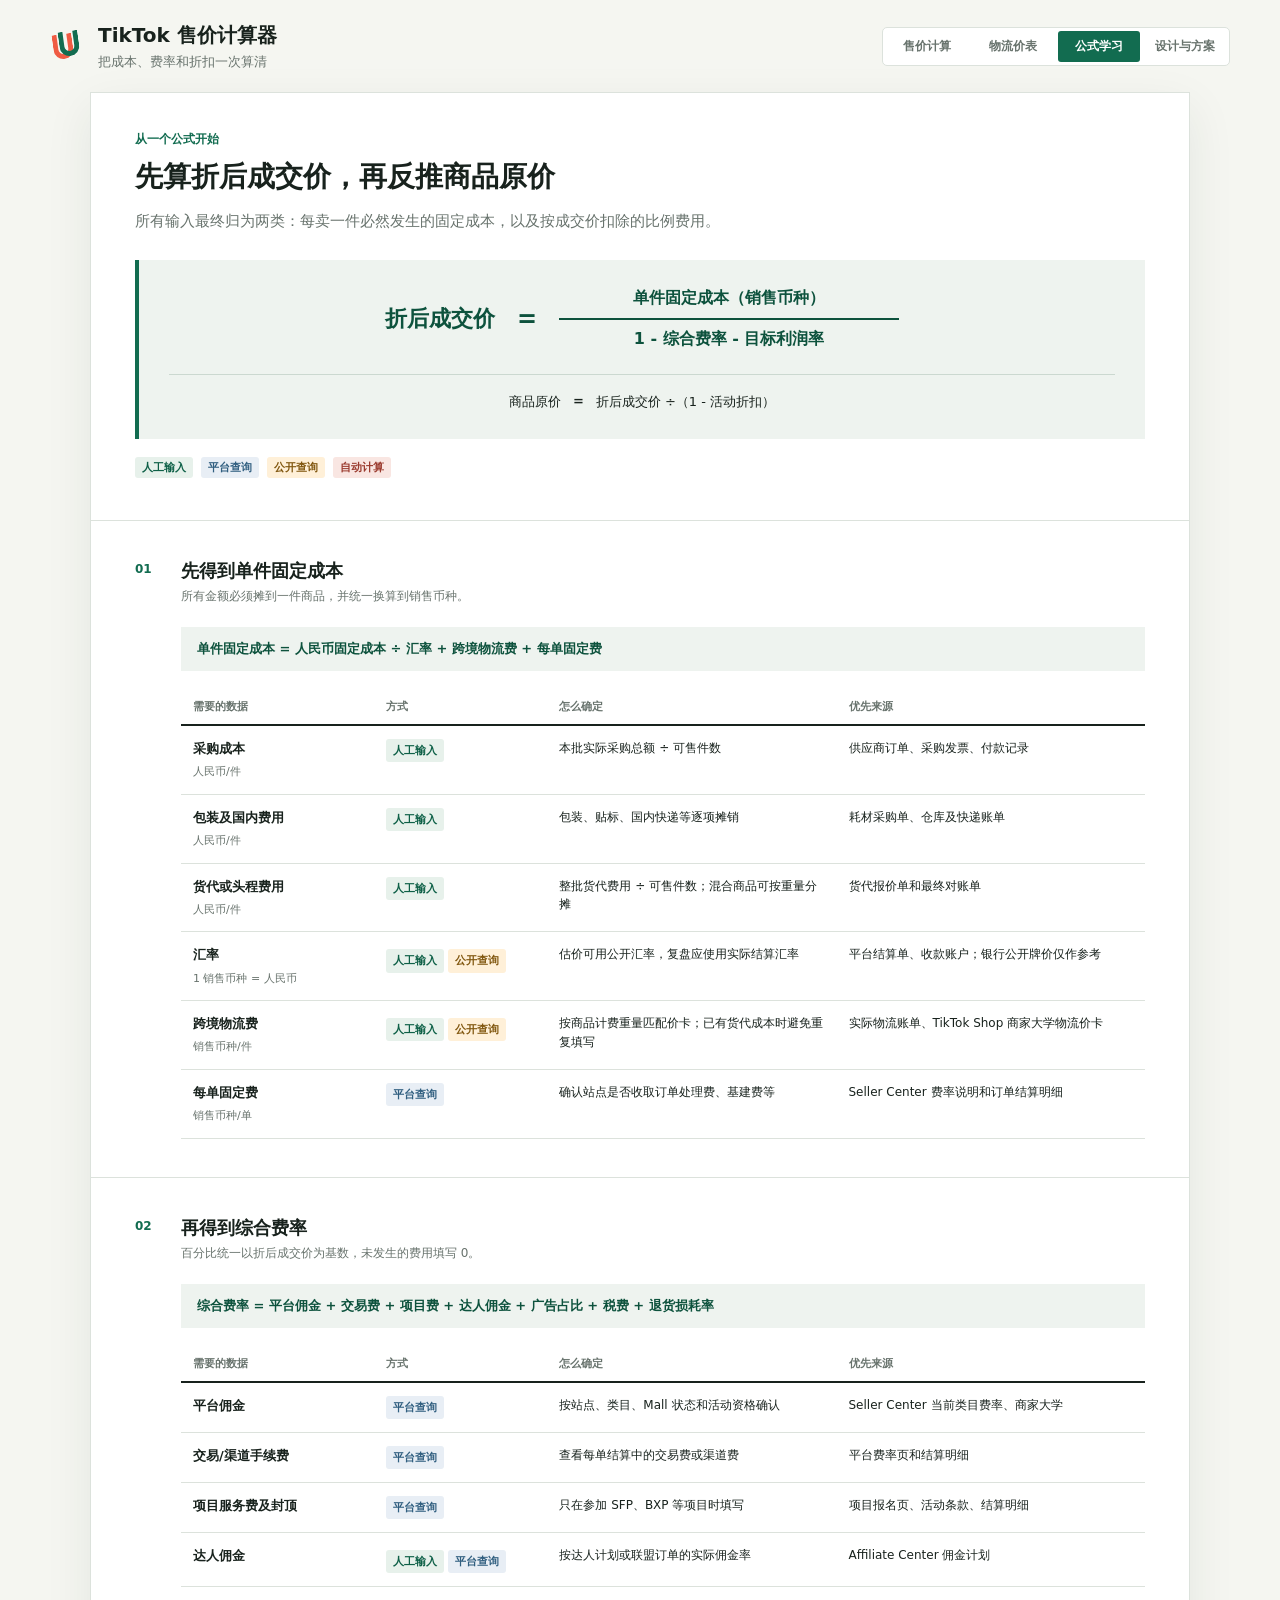
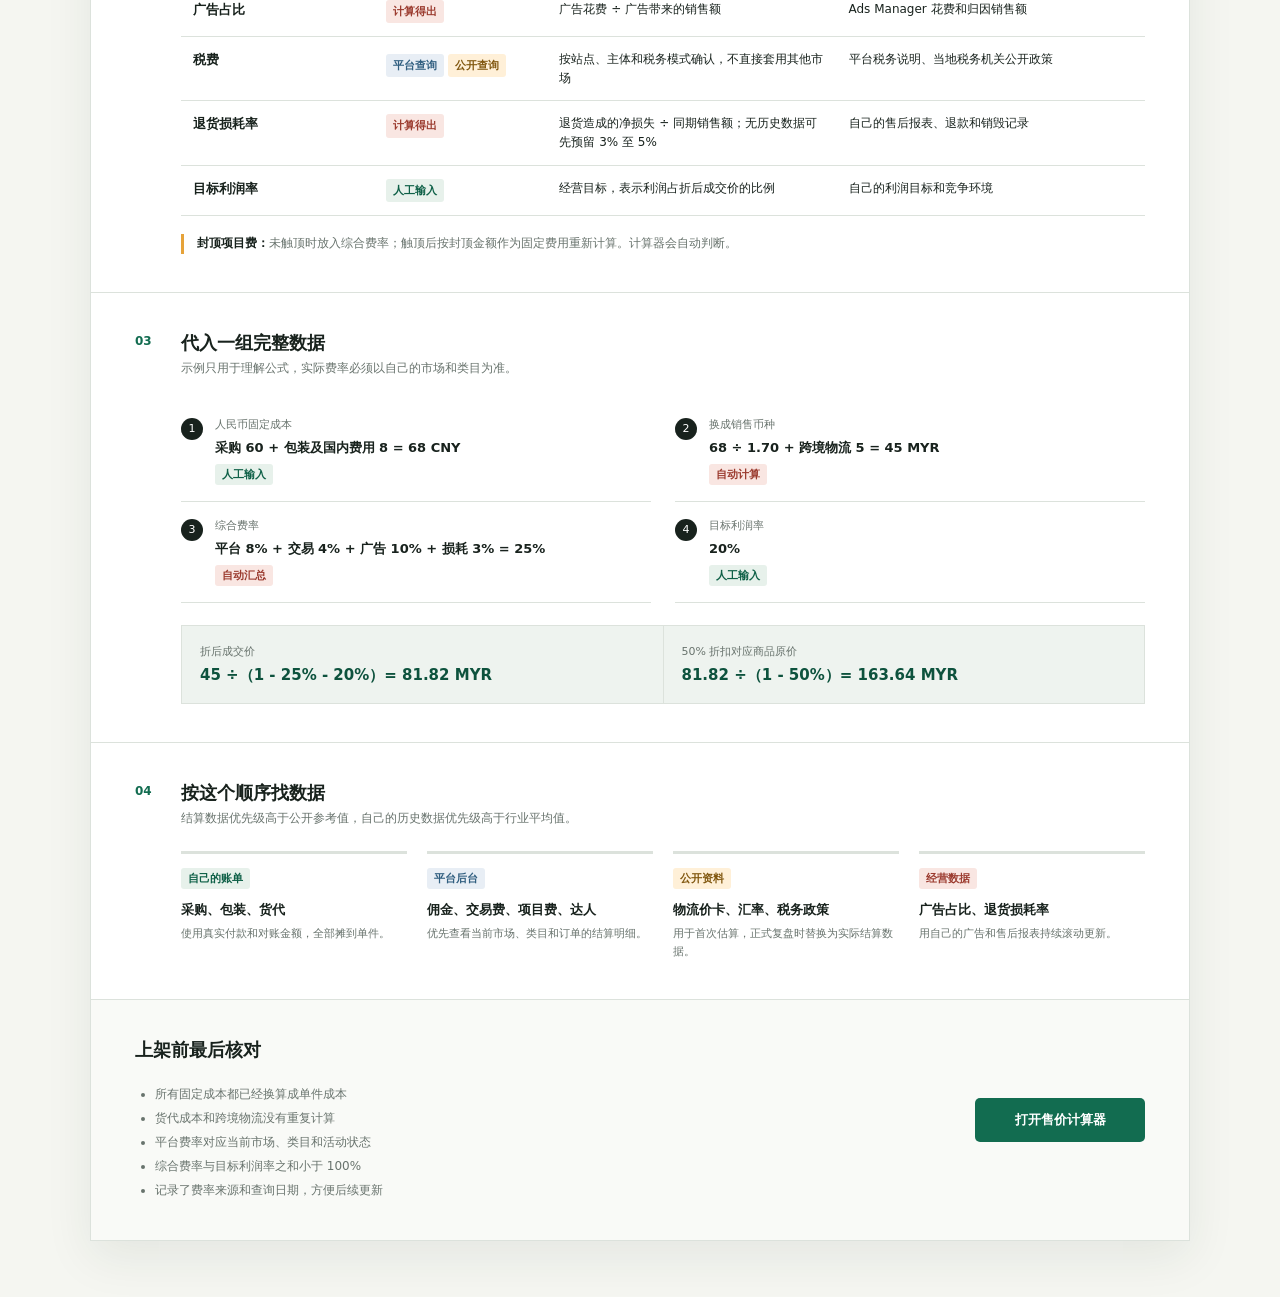
==== guide.html @ 567490bc "Initial commit" ====
<!doctype html>
<html lang="zh-CN">
<head>
  <meta charset="utf-8">
  <meta name="viewport" content="width=device-width, initial-scale=1">
  <meta name="color-scheme" content="light">
  <meta name="theme-color" content="#f5f6f1">
  <title>TikTok 售价公式学习</title>
  <link rel="stylesheet" href="styles.css">
  <link rel="stylesheet" href="guide.css">
</head>
<body class="guide-page">
  <header class="app-header">
    <div class="brand-mark" aria-hidden="true"><span></span><span></span></div>
    <div>
      <h1>TikTok 售价计算器</h1>
      <p>把成本、费率和折扣一次算清</p>
    </div>
    <nav class="top-nav" aria-label="主要页面">
      <a class="top-nav-link" href="index.html">售价计算</a>
      <a class="top-nav-link" href="shipping.html">物流价表</a>
      <a class="top-nav-link is-active" href="guide.html" aria-current="page">公式学习</a>
      <a class="top-nav-link" href="solutions.html">设计与方案</a>
    </nav>
  </header>

  <main class="guide-shell">
    <section class="guide-intro" aria-labelledby="guideTitle">
      <p class="guide-kicker">从一个公式开始</p>
      <h2 id="guideTitle">先算折后成交价，再反推商品原价</h2>
      <p class="guide-lead">所有输入最终归为两类：每卖一件必然发生的固定成本，以及按成交价扣除的比例费用。</p>

      <div class="formula-board" role="img" aria-label="折后成交价等于单件固定成本除以一减综合费率减目标利润率">
        <div class="formula-equation">
          <strong>折后成交价</strong>
          <span class="formula-operator">=</span>
          <span class="formula-fraction">
            <span>单件固定成本（销售币种）</span>
            <i aria-hidden="true"></i>
            <span>1 - 综合费率 - 目标利润率</span>
          </span>
        </div>
        <div class="formula-secondary">
          <span>商品原价</span><strong>=</strong><span>折后成交价 ÷（1 - 活动折扣）</span>
        </div>
      </div>

      <div class="data-legend" aria-label="数据类型图例">
        <span class="source-tag manual">人工输入</span>
        <span class="source-tag platform">平台查询</span>
        <span class="source-tag public">公开查询</span>
        <span class="source-tag calculated">自动计算</span>
      </div>
    </section>

    <section class="guide-section" aria-labelledby="fixedTitle">
      <div class="guide-section-heading">
        <span>01</span>
        <div><h2 id="fixedTitle">先得到单件固定成本</h2><p>所有金额必须摊到一件商品，并统一换算到销售币种。</p></div>
      </div>
      <div class="sub-formula">单件固定成本 = 人民币固定成本 ÷ 汇率 + 跨境物流费 + 每单固定费</div>
      <div class="guide-table-wrap">
        <table class="guide-table">
          <thead><tr><th>需要的数据</th><th>方式</th><th>怎么确定</th><th>优先来源</th></tr></thead>
          <tbody>
            <tr><td data-label="需要的数据"><strong>采购成本</strong><small>人民币/件</small></td><td data-label="方式"><span class="source-tag manual">人工输入</span></td><td data-label="怎么确定">本批实际采购总额 ÷ 可售件数</td><td data-label="优先来源">供应商订单、采购发票、付款记录</td></tr>
            <tr><td data-label="需要的数据"><strong>包装及国内费用</strong><small>人民币/件</small></td><td data-label="方式"><span class="source-tag manual">人工输入</span></td><td data-label="怎么确定">包装、贴标、国内快递等逐项摊销</td><td data-label="优先来源">耗材采购单、仓库及快递账单</td></tr>
            <tr><td data-label="需要的数据"><strong>货代或头程费用</strong><small>人民币/件</small></td><td data-label="方式"><span class="source-tag manual">人工输入</span></td><td data-label="怎么确定">整批货代费用 ÷ 可售件数；混合商品可按重量分摊</td><td data-label="优先来源">货代报价单和最终对账单</td></tr>
            <tr><td data-label="需要的数据"><strong>汇率</strong><small>1 销售币种 = 人民币</small></td><td data-label="方式"><span class="source-tag manual">人工输入</span> <span class="source-tag public">公开查询</span></td><td data-label="怎么确定">估价可用公开汇率，复盘应使用实际结算汇率</td><td data-label="优先来源">平台结算单、收款账户；银行公开牌价仅作参考</td></tr>
            <tr><td data-label="需要的数据"><strong>跨境物流费</strong><small>销售币种/件</small></td><td data-label="方式"><span class="source-tag manual">人工输入</span> <span class="source-tag public">公开查询</span></td><td data-label="怎么确定">按商品计费重量匹配价卡；已有货代成本时避免重复填写</td><td data-label="优先来源">实际物流账单、TikTok Shop 商家大学物流价卡</td></tr>
            <tr><td data-label="需要的数据"><strong>每单固定费</strong><small>销售币种/单</small></td><td data-label="方式"><span class="source-tag platform">平台查询</span></td><td data-label="怎么确定">确认站点是否收取订单处理费、基建费等</td><td data-label="优先来源">Seller Center 费率说明和订单结算明细</td></tr>
          </tbody>
        </table>
      </div>
    </section>

    <section class="guide-section" aria-labelledby="rateTitle">
      <div class="guide-section-heading">
        <span>02</span>
        <div><h2 id="rateTitle">再得到综合费率</h2><p>百分比统一以折后成交价为基数，未发生的费用填写 0。</p></div>
      </div>
      <div class="sub-formula">综合费率 = 平台佣金 + 交易费 + 项目费 + 达人佣金 + 广告占比 + 税费 + 退货损耗率</div>
      <div class="guide-table-wrap">
        <table class="guide-table">
          <thead><tr><th>需要的数据</th><th>方式</th><th>怎么确定</th><th>优先来源</th></tr></thead>
          <tbody>
            <tr><td data-label="需要的数据"><strong>平台佣金</strong></td><td data-label="方式"><span class="source-tag platform">平台查询</span></td><td data-label="怎么确定">按站点、类目、Mall 状态和活动资格确认</td><td data-label="优先来源">Seller Center 当前类目费率、商家大学</td></tr>
            <tr><td data-label="需要的数据"><strong>交易/渠道手续费</strong></td><td data-label="方式"><span class="source-tag platform">平台查询</span></td><td data-label="怎么确定">查看每单结算中的交易费或渠道费</td><td data-label="优先来源">平台费率页和结算明细</td></tr>
            <tr><td data-label="需要的数据"><strong>项目服务费及封顶</strong></td><td data-label="方式"><span class="source-tag platform">平台查询</span></td><td data-label="怎么确定">只在参加 SFP、BXP 等项目时填写</td><td data-label="优先来源">项目报名页、活动条款、结算明细</td></tr>
            <tr><td data-label="需要的数据"><strong>达人佣金</strong></td><td data-label="方式"><span class="source-tag manual">人工输入</span> <span class="source-tag platform">平台查询</span></td><td data-label="怎么确定">按达人计划或联盟订单的实际佣金率</td><td data-label="优先来源">Affiliate Center 佣金计划</td></tr>
            <tr><td data-label="需要的数据"><strong>广告占比</strong></td><td data-label="方式"><span class="source-tag calculated">计算得出</span></td><td data-label="怎么确定">广告花费 ÷ 广告带来的销售额</td><td data-label="优先来源">Ads Manager 花费和归因销售额</td></tr>
            <tr><td data-label="需要的数据"><strong>税费</strong></td><td data-label="方式"><span class="source-tag platform">平台查询</span> <span class="source-tag public">公开查询</span></td><td data-label="怎么确定">按站点、主体和税务模式确认，不直接套用其他市场</td><td data-label="优先来源">平台税务说明、当地税务机关公开政策</td></tr>
            <tr><td data-label="需要的数据"><strong>退货损耗率</strong></td><td data-label="方式"><span class="source-tag calculated">计算得出</span></td><td data-label="怎么确定">退货造成的净损失 ÷ 同期销售额；无历史数据可先预留 3% 至 5%</td><td data-label="优先来源">自己的售后报表、退款和销毁记录</td></tr>
            <tr><td data-label="需要的数据"><strong>目标利润率</strong></td><td data-label="方式"><span class="source-tag manual">人工输入</span></td><td data-label="怎么确定">经营目标，表示利润占折后成交价的比例</td><td data-label="优先来源">自己的利润目标和竞争环境</td></tr>
          </tbody>
        </table>
      </div>
      <p class="cap-note"><strong>封顶项目费：</strong>未触顶时放入综合费率；触顶后按封顶金额作为固定费用重新计算。计算器会自动判断。</p>
    </section>

    <section class="guide-section example-section" aria-labelledby="exampleTitle">
      <div class="guide-section-heading">
        <span>03</span>
        <div><h2 id="exampleTitle">代入一组完整数据</h2><p>示例只用于理解公式，实际费率必须以自己的市场和类目为准。</p></div>
      </div>
      <ol class="example-steps">
        <li><span>人民币固定成本</span><strong>采购 60 + 包装及国内费用 8 = 68 CNY</strong><em class="source-tag manual">人工输入</em></li>
        <li><span>换成销售币种</span><strong>68 ÷ 1.70 + 跨境物流 5 = 45 MYR</strong><em class="source-tag calculated">自动计算</em></li>
        <li><span>综合费率</span><strong>平台 8% + 交易 4% + 广告 10% + 损耗 3% = 25%</strong><em class="source-tag calculated">自动汇总</em></li>
        <li><span>目标利润率</span><strong>20%</strong><em class="source-tag manual">人工输入</em></li>
      </ol>
      <div class="example-result">
        <div><span>折后成交价</span><strong>45 ÷（1 - 25% - 20%）= 81.82 MYR</strong></div>
        <div><span>50% 折扣对应商品原价</span><strong>81.82 ÷（1 - 50%）= 163.64 MYR</strong></div>
      </div>
    </section>

    <section class="guide-section source-section" aria-labelledby="sourceTitle">
      <div class="guide-section-heading">
        <span>04</span>
        <div><h2 id="sourceTitle">按这个顺序找数据</h2><p>结算数据优先级高于公开参考值，自己的历史数据优先级高于行业平均值。</p></div>
      </div>
      <div class="source-lanes">
        <div><span class="source-tag manual">自己的账单</span><strong>采购、包装、货代</strong><p>使用真实付款和对账金额，全部摊到单件。</p></div>
        <div><span class="source-tag platform">平台后台</span><strong>佣金、交易费、项目费、达人</strong><p>优先查看当前市场、类目和订单的结算明细。</p></div>
        <div><span class="source-tag public">公开资料</span><strong>物流价卡、汇率、税务政策</strong><p>用于首次估算，正式复盘时替换为实际结算数据。</p></div>
        <div><span class="source-tag calculated">经营数据</span><strong>广告占比、退货损耗率</strong><p>用自己的广告和售后报表持续滚动更新。</p></div>
      </div>
    </section>

    <section class="guide-checklist" aria-labelledby="checkTitle">
      <h2 id="checkTitle">上架前最后核对</h2>
      <ul>
        <li>所有固定成本都已经换算成单件成本</li>
        <li>货代成本和跨境物流没有重复计算</li>
        <li>平台费率对应当前市场、类目和活动状态</li>
        <li>综合费率与目标利润率之和小于 100%</li>
        <li>记录了费率来源和查询日期，方便后续更新</li>
      </ul>
      <a class="guide-cta" href="index.html">打开售价计算器</a>
    </section>
  </main>
</body>
</html>
---- styles.css ----
:root {
  --bg: #f5f6f1;
  --surface: #ffffff;
  --surface-alt: #eef3ef;
  --ink: #18221d;
  --muted: #68736d;
  --line: #dce2dc;
  --primary: #126c50;
  --primary-dark: #0d523d;
  --accent: #ef5b43;
  --shipping: #4d7f9f;
  --fee: #e6a33a;
  --danger: #b43f32;
  --shadow: 0 16px 45px rgba(31, 50, 40, 0.08);
}

* { box-sizing: border-box; }

body {
  margin: 0;
  background: var(--bg);
  color: var(--ink);
  font-family: Inter, "PingFang SC", "Microsoft YaHei", system-ui, sans-serif;
  font-size: 15px;
}

button, input, select { font: inherit; }
button { cursor: pointer; }
button:focus-visible, input:focus-visible, select:focus-visible { outline: 3px solid rgba(18, 108, 80, 0.2); outline-offset: 2px; }

.app-header {
  width: min(1180px, calc(100% - 40px));
  margin: 0 auto;
  min-height: 92px;
  display: flex;
  align-items: center;
  gap: 14px;
}

.app-header h1 { margin: 0; font-size: 20px; font-weight: 700; letter-spacing: 0; }
.app-header p { margin: 4px 0 0; color: var(--muted); font-size: 13px; }
.brand-mark { position: relative; width: 34px; height: 34px; flex: 0 0 34px; }
.brand-mark span { position: absolute; width: 20px; height: 25px; border: 5px solid var(--ink); border-top: 0; border-radius: 0 0 10px 10px; transform: rotate(-8deg); }
.brand-mark span:first-child { left: 3px; top: 5px; border-color: var(--accent); }
.brand-mark span:last-child { left: 9px; top: 2px; border-color: var(--primary); }
.top-nav { margin-left: auto; display: flex; align-items: center; gap: 4px; padding: 3px; border: 1px solid var(--line); border-radius: 5px; background: var(--surface); }
.top-nav-link { min-width: 82px; padding: 7px 10px; border-radius: 3px; color: var(--muted); font-size: 12px; font-weight: 600; text-align: center; text-decoration: none; }
.top-nav-link:hover { color: var(--ink); background: var(--surface-alt); }
.top-nav-link.is-active { background: var(--primary); color: #fff; }
.save-state { margin-left: 14px; color: var(--muted); font-size: 12px; }

.app-shell {
  width: min(1180px, calc(100% - 40px));
  margin: 0 auto 44px;
  display: grid;
  grid-template-columns: minmax(0, 1.5fr) minmax(330px, 0.8fr);
  align-items: start;
  background: var(--surface);
  border: 1px solid var(--line);
  box-shadow: var(--shadow);
}

.workspace { padding: 34px 38px 42px; min-width: 0; }
.result-panel { align-self: stretch; min-width: 0; border-left: 1px solid var(--line); background: #f9faf7; }
.result-sticky { position: sticky; top: 0; padding: 34px 32px; }

.section-heading, .section-heading > div, .subsection-header, .breakdown-title { display: flex; align-items: center; justify-content: space-between; gap: 12px; }
.section-heading h2 { margin: 0; font-size: 18px; letter-spacing: 0; }
.step { margin-right: 10px; color: var(--primary); font-size: 12px; font-weight: 700; letter-spacing: 0; }
.text-button { border: 0; background: transparent; color: var(--muted); padding: 6px; }
.text-button:hover { color: var(--ink); }

.settings-grid, .rate-grid, .pricing-band, .logistics-grid { display: grid; gap: 18px; }
.settings-grid { grid-template-columns: 0.85fr 0.95fr 1.25fr; margin-top: 28px; padding-bottom: 28px; border-bottom: 1px solid var(--line); }
.rate-grid { grid-template-columns: repeat(3, 1fr); }
.logistics-grid { grid-template-columns: 0.7fr 1.15fr 1fr; }
.pricing-band { grid-template-columns: 1fr 1fr; gap: 22px; margin-top: 30px; padding: 22px; background: var(--surface-alt); }

.field { min-width: 0; display: grid; gap: 8px; color: var(--ink); font-size: 13px; font-weight: 600; }
.field small { color: var(--muted); font-size: 11px; font-weight: 400; }
.field input, .field select, .cost-row input {
  width: 100%;
  height: 43px;
  border: 1px solid var(--line);
  border-radius: 5px;
  background: var(--surface);
  color: var(--ink);
  padding: 0 12px;
}
.field input:hover, .field select:hover, .cost-row input:hover { border-color: #aeb9b2; }
.field input:focus, .field select:focus, .cost-row input:focus { border-color: var(--primary); }
.input-with-unit { position: relative; }
.input-with-unit input { padding-right: 46px; }
.input-with-unit.wide-unit input { padding-right: 58px; }
.input-with-unit > span { position: absolute; right: 12px; top: 50%; transform: translateY(-50%); color: var(--muted); font-size: 12px; font-weight: 500; pointer-events: none; }
.exchange-editor { display: grid; grid-template-columns: auto minmax(0, 1fr); align-items: center; gap: 10px; }
.exchange-editor > span { white-space: nowrap; color: var(--muted); font-size: 12px; font-weight: 500; }
.exchange-reverse { display: block; color: var(--primary); font-size: 12px; font-weight: 600; }

.subsection-header { margin: 28px 0 14px; }
.subsection-header h3, .breakdown h3 { margin: 0; font-size: 14px; letter-spacing: 0; }
.subsection-header p { margin: 4px 0 0; color: var(--muted); font-size: 12px; }
.secondary-button { height: 36px; border: 1px solid var(--line); border-radius: 5px; background: var(--surface); color: var(--ink); padding: 0 12px; white-space: nowrap; }
.button-link { display: inline-flex; align-items: center; justify-content: center; text-decoration: none; }
.secondary-button:hover { border-color: var(--primary); color: var(--primary); }
.fee-header { margin-top: 32px; }
.logistics-header { margin-top: 32px; }
.field input[readonly] { background: var(--surface-alt); color: var(--primary-dark); font-weight: 700; }

.volume-calculator { margin-top: 18px; padding: 18px; border-bottom: 1px solid var(--line); background: var(--surface-alt); }
.volume-calculator [hidden] { display: none !important; }
.volume-toolbar { display: flex; align-items: center; justify-content: space-between; gap: 14px; margin-bottom: 16px; }
.volume-toolbar > div:first-child { display: grid; gap: 4px; }
.volume-toolbar strong { font-size: 13px; }
.volume-toolbar span { color: var(--muted); font-size: 11px; }
.segmented-control { display: flex; flex: 0 0 auto; padding: 3px; border: 1px solid var(--line); border-radius: 5px; background: var(--surface); }
.segmented-control button { min-width: 72px; height: 30px; border: 0; border-radius: 3px; background: transparent; color: var(--muted); font-size: 12px; font-weight: 600; }
.segmented-control button[aria-pressed="true"] { background: var(--primary); color: #fff; }
.dimension-grid { display: grid; grid-template-columns: repeat(3, 1fr); gap: 12px; }
.direct-volume-field { max-width: 260px; }
.billing-metrics { display: grid; grid-template-columns: repeat(3, 1fr); gap: 1px; margin-top: 14px; border: 1px solid var(--line); background: var(--line); }
.billing-metrics > div { min-width: 0; display: grid; gap: 4px; padding: 11px 12px; background: var(--surface); }
.billing-metrics span, .billing-metrics small { color: var(--muted); font-size: 10px; }
.billing-metrics strong { color: var(--primary-dark); font-size: 14px; overflow-wrap: anywhere; }

.cost-table { border-top: 1px solid var(--line); }
.cost-table-head, .cost-row { display: grid; grid-template-columns: minmax(100px, 1fr) minmax(120px, 0.72fr) 32px; gap: 12px; align-items: center; }
.cost-table-head { padding: 10px 0 8px; color: var(--muted); font-size: 11px; }
.cost-row { margin-bottom: 9px; }
.cost-row input { height: 39px; }
.icon-button { width: 32px; height: 32px; border: 0; border-radius: 4px; background: transparent; color: var(--muted); font-size: 22px; line-height: 1; }
.icon-button:hover { background: #f8e8e5; color: var(--danger); }
.cost-total { display: flex; align-items: center; justify-content: space-between; margin-top: 12px; padding-top: 15px; border-top: 1px dashed var(--line); font-size: 13px; }
.cost-total strong { font-size: 16px; }

.emphasis-field input { border-color: #b9c9c0; font-size: 18px; font-weight: 700; }
.validation { min-height: 19px; margin: 10px 0 -12px; color: var(--danger); font-size: 12px; }

.result-heading { margin-bottom: 23px; }
.price-hero { padding: 24px 0 22px; border-top: 1px solid var(--line); border-bottom: 1px solid var(--line); }
.price-hero p { margin: 0 0 6px; color: var(--muted); font-size: 12px; }
.list-price { color: var(--muted); font-size: 24px; text-decoration: line-through; }
.discount-line { display: flex; align-items: center; gap: 10px; margin-top: 8px; }
.discount-line span { flex: 0 0 auto; border-radius: 3px; background: var(--accent); color: #fff; padding: 4px 7px; font-size: 12px; font-weight: 700; }
.discount-line strong { min-width: 0; color: var(--primary-dark); font-size: clamp(34px, 4vw, 48px); line-height: 1.12; overflow-wrap: anywhere; letter-spacing: 0; }
.caption { display: block; margin: 7px 0 0 46px; color: var(--muted); font-size: 11px; }
.cny-equivalents { display: grid; grid-template-columns: 1fr 1fr; gap: 16px; margin-top: 20px; padding-top: 17px; border-top: 1px dashed var(--line); }
.cny-equivalents > div { min-width: 0; display: grid; gap: 5px; }
.cny-equivalents span { color: var(--muted); font-size: 11px; }
.cny-equivalents strong { color: var(--ink); font-size: 16px; overflow-wrap: anywhere; }

.profit-summary { display: grid; grid-template-columns: 1fr 1fr; gap: 1px; margin: 22px 0; background: var(--line); border: 1px solid var(--line); }
.profit-summary > div { min-width: 0; display: grid; gap: 6px; background: var(--surface); padding: 15px; }
.profit-summary span { color: var(--muted); font-size: 11px; }
.profit-summary strong { font-size: 18px; overflow-wrap: anywhere; }
.profit-summary strong + span { color: var(--primary); font-weight: 600; }

.breakdown { margin-top: 26px; }
.breakdown-title span { color: var(--muted); font-size: 11px; }
.stacked-bar { display: flex; width: 100%; height: 12px; margin: 15px 0 11px; overflow: hidden; border-radius: 2px; background: var(--line); }
.stacked-bar span { min-width: 0; transition: width 180ms ease; }
.stacked-bar.is-invalid span { width: 0 !important; }
.bar-cost { background: var(--primary); }
.bar-shipping { background: var(--shipping); }
.bar-fee { background: var(--fee); }
.bar-profit { background: var(--accent); }
.breakdown dl { margin: 0; }
.breakdown dl > div { display: flex; justify-content: space-between; gap: 15px; padding: 7px 0; color: var(--muted); font-size: 12px; }
.breakdown dt { display: flex; align-items: center; gap: 8px; }
.breakdown dd { margin: 0; color: var(--ink); font-weight: 600; }
.legend { width: 8px; height: 8px; border-radius: 50%; }
.legend.cost { background: var(--primary); }
.legend.shipping { background: var(--shipping); }
.legend.fee { background: var(--fee); }
.legend.profit { background: var(--accent); }

.formula-note { margin: 24px 0; padding: 14px 15px; border-left: 3px solid var(--primary); background: var(--surface-alt); }
.formula-note strong { font-size: 12px; }
.formula-note p { margin: 5px 0 0; color: var(--muted); font-size: 11px; line-height: 1.65; }
.primary-button { width: 100%; height: 46px; border: 0; border-radius: 5px; background: var(--primary); color: #fff; font-weight: 700; }
.primary-button:hover { background: var(--primary-dark); }
.primary-button:disabled { cursor: not-allowed; opacity: 0.45; }
.sr-only { position: absolute; width: 1px; height: 1px; overflow: hidden; clip: rect(0, 0, 0, 0); white-space: nowrap; }

@media (max-width: 860px) {
  .app-shell { grid-template-columns: 1fr; }
  .result-panel { border-left: 0; border-top: 1px solid var(--line); }
  .result-sticky { position: static; }
}

@media (max-width: 600px) {
  .app-header, .app-shell { width: calc(100% - 24px); }
  .app-header { min-height: 78px; flex-wrap: wrap; padding: 14px 0; }
  .app-header p { display: none; }
  .save-state { display: none; }
  .top-nav { order: 3; width: 100%; margin-left: 0; }
  .top-nav-link { flex: 1; min-width: 0; padding-right: 5px; padding-left: 5px; font-size: 11px; }
  .workspace, .result-sticky { padding: 24px 18px 28px; }
  .settings-grid, .pricing-band, .logistics-grid { grid-template-columns: 1fr; }
  .volume-toolbar { align-items: flex-start; flex-direction: column; }
  .dimension-grid, .billing-metrics { grid-template-columns: 1fr; }
  .segmented-control { width: 100%; }
  .segmented-control button { flex: 1; }
  .direct-volume-field { max-width: none; }
  .rate-grid { grid-template-columns: 1fr 1fr; gap: 14px 12px; }
  .pricing-band { padding: 17px; gap: 16px; }
  .subsection-header { align-items: end; }
  .subsection-header p { max-width: 220px; }
  .cny-equivalents { grid-template-columns: 1fr; gap: 11px; }
}

@media (max-width: 380px) {
  .rate-grid { grid-template-columns: 1fr; }
  .cost-table-head { display: none; }
  .cost-table { padding-top: 12px; }
  .cost-row { grid-template-columns: 1fr 1fr 28px; gap: 7px; }
}

@media (prefers-reduced-motion: reduce) {
  * { transition: none !important; }
}
---- guide.css ----
.guide-shell {
  width: min(1100px, calc(100% - 40px));
  margin: 0 auto 56px;
  background: var(--surface);
  border: 1px solid var(--line);
  box-shadow: var(--shadow);
}

.guide-intro, .guide-section, .guide-checklist { padding: 38px 44px; }
.guide-intro { padding-bottom: 42px; }
.guide-section, .guide-checklist { border-top: 1px solid var(--line); }
.guide-kicker { margin: 0 0 10px; color: var(--primary); font-size: 12px; font-weight: 700; }
.guide-intro h2 { max-width: 720px; margin: 0; font-size: 28px; letter-spacing: 0; }
.guide-lead { max-width: 760px; margin: 12px 0 26px; color: var(--muted); line-height: 1.75; }

.formula-board { padding: 28px 30px; border-left: 4px solid var(--primary); background: var(--surface-alt); }
.formula-equation { display: flex; align-items: center; justify-content: center; gap: 22px; color: var(--primary-dark); }
.formula-equation > strong { font-size: 22px; white-space: nowrap; }
.formula-operator { font-size: 24px; font-weight: 700; }
.formula-fraction { min-width: 340px; display: grid; text-align: center; font-size: 16px; font-weight: 700; }
.formula-fraction i { display: block; height: 2px; margin: 9px 0; background: currentColor; }
.formula-secondary { display: flex; justify-content: center; gap: 12px; margin-top: 24px; padding-top: 18px; border-top: 1px solid #cbd8d0; color: var(--ink); font-size: 13px; }
.data-legend { display: flex; flex-wrap: wrap; gap: 8px; margin-top: 18px; }

.source-tag { display: inline-block; width: max-content; border-radius: 3px; padding: 3px 7px; font-size: 11px; font-style: normal; font-weight: 700; white-space: nowrap; }
.source-tag.manual { background: #e7f1eb; color: #0e6047; }
.source-tag.platform { background: #e8eef5; color: #315f80; }
.source-tag.public { background: #fff0d8; color: #81570f; }
.source-tag.calculated { background: #f9e6e2; color: #9b3b2f; }

.guide-section-heading { display: grid; grid-template-columns: 34px minmax(0, 1fr); gap: 12px; align-items: start; }
.guide-section-heading > span { color: var(--primary); font-size: 12px; font-weight: 700; padding-top: 3px; }
.guide-section-heading h2, .guide-checklist h2 { margin: 0; font-size: 18px; letter-spacing: 0; }
.guide-section-heading p { margin: 5px 0 0; color: var(--muted); font-size: 12px; }
.sub-formula { margin: 22px 0 18px 46px; padding: 13px 16px; background: var(--surface-alt); color: var(--primary-dark); font-size: 13px; font-weight: 700; }

.guide-table-wrap { margin-left: 46px; }
.guide-table { width: 100%; border-collapse: collapse; table-layout: fixed; }
.guide-table th { padding: 10px 12px; border-bottom: 2px solid var(--ink); color: var(--muted); font-size: 11px; text-align: left; }
.guide-table th:nth-child(1) { width: 20%; }
.guide-table th:nth-child(2) { width: 18%; }
.guide-table th:nth-child(3) { width: 30%; }
.guide-table th:nth-child(4) { width: 32%; }
.guide-table td { padding: 13px 12px; border-bottom: 1px solid var(--line); vertical-align: top; font-size: 12px; line-height: 1.55; }
.guide-table td strong { display: block; margin-bottom: 3px; font-size: 13px; }
.guide-table td small { color: var(--muted); font-size: 11px; }
.guide-table td .source-tag + .source-tag { margin-top: 4px; }
.cap-note { margin: 18px 0 0 46px; padding-left: 13px; border-left: 3px solid var(--fee); color: var(--muted); font-size: 12px; line-height: 1.65; }
.cap-note strong { color: var(--ink); }

.example-steps { display: grid; grid-template-columns: repeat(2, 1fr); gap: 0 24px; margin: 24px 0 0 46px; padding: 0; list-style: none; counter-reset: example; }
.example-steps li { position: relative; min-width: 0; display: grid; gap: 6px; padding: 16px 0 16px 34px; border-bottom: 1px solid var(--line); counter-increment: example; }
.example-steps li::before { content: counter(example); position: absolute; top: 17px; left: 0; width: 22px; height: 22px; border-radius: 50%; background: var(--ink); color: #fff; font-size: 11px; line-height: 22px; text-align: center; }
.example-steps li > span { color: var(--muted); font-size: 11px; }
.example-steps li > strong { font-size: 13px; line-height: 1.55; }
.example-result { display: grid; grid-template-columns: 1fr 1fr; gap: 1px; margin: 22px 0 0 46px; background: var(--line); border: 1px solid var(--line); }
.example-result > div { min-width: 0; display: grid; gap: 7px; padding: 18px; background: var(--surface-alt); }
.example-result span { color: var(--muted); font-size: 11px; }
.example-result strong { color: var(--primary-dark); font-size: 15px; overflow-wrap: anywhere; }

.source-lanes { display: grid; grid-template-columns: repeat(4, 1fr); gap: 20px; margin: 24px 0 0 46px; }
.source-lanes > div { min-width: 0; padding-top: 14px; border-top: 3px solid var(--line); }
.source-lanes strong { display: block; margin-top: 12px; font-size: 13px; }
.source-lanes p { margin: 6px 0 0; color: var(--muted); font-size: 11px; line-height: 1.65; }

.guide-checklist { display: grid; grid-template-columns: minmax(0, 1fr) auto; gap: 20px 40px; align-items: center; background: #f9faf7; }
.guide-checklist ul { grid-column: 1; margin: 0; padding-left: 20px; color: var(--muted); font-size: 12px; line-height: 2; }
.guide-cta { grid-column: 2; grid-row: 1 / span 2; display: inline-flex; align-items: center; justify-content: center; min-width: 170px; height: 44px; border-radius: 5px; background: var(--primary); color: #fff; font-size: 13px; font-weight: 700; text-decoration: none; }
.guide-cta:hover { background: var(--primary-dark); }

@media (max-width: 800px) {
  .source-lanes { grid-template-columns: 1fr 1fr; }
}

@media (max-width: 700px) {
  .guide-shell { width: calc(100% - 24px); }
  .guide-intro, .guide-section, .guide-checklist { padding: 26px 18px; }
  .guide-intro h2 { font-size: 22px; }
  .formula-board { padding: 22px 16px; }
  .formula-equation { flex-direction: column; gap: 10px; }
  .formula-equation > strong { font-size: 18px; }
  .formula-operator { line-height: 1; }
  .formula-fraction { min-width: 0; width: 100%; font-size: 13px; }
  .formula-secondary { flex-wrap: wrap; gap: 7px; text-align: center; }
  .sub-formula, .guide-table-wrap, .cap-note, .example-steps, .example-result, .source-lanes { margin-left: 0; }
  .sub-formula { line-height: 1.65; }
  .guide-table thead { position: absolute; width: 1px; height: 1px; overflow: hidden; clip: rect(0, 0, 0, 0); }
  .guide-table, .guide-table tbody, .guide-table tr, .guide-table td { display: block; width: 100%; }
  .guide-table tr { padding: 13px 0; border-bottom: 1px solid var(--line); }
  .guide-table td { display: grid; grid-template-columns: 98px minmax(0, 1fr); gap: 10px; padding: 5px 0; border: 0; }
  .guide-table td::before { content: attr(data-label); color: var(--muted); font-size: 11px; }
  .guide-table td strong { margin: 0; }
  .example-steps, .example-result, .source-lanes { grid-template-columns: 1fr; }
  .guide-checklist { grid-template-columns: 1fr; }
  .guide-checklist ul, .guide-cta { grid-column: 1; grid-row: auto; }
  .guide-cta { width: 100%; }
}

@media (max-width: 360px) {
  .guide-table td { grid-template-columns: 82px minmax(0, 1fr); }
}
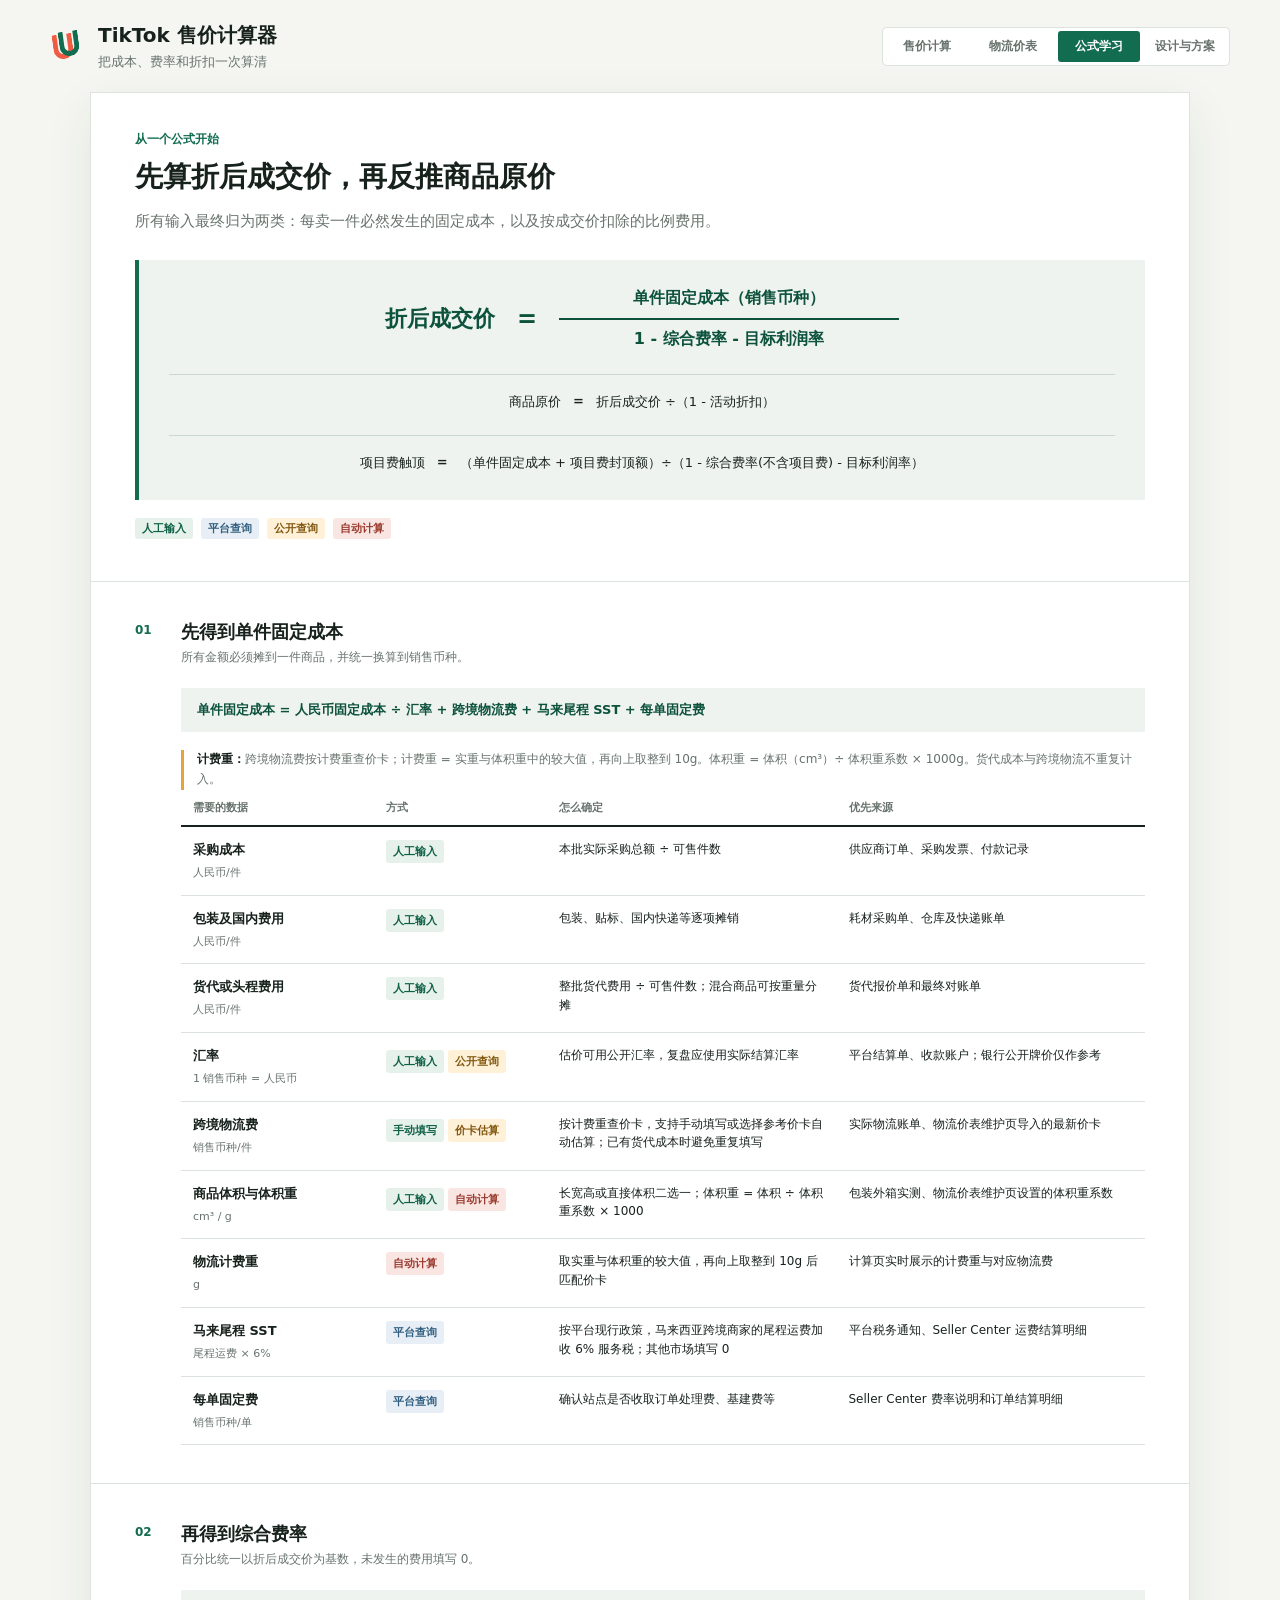
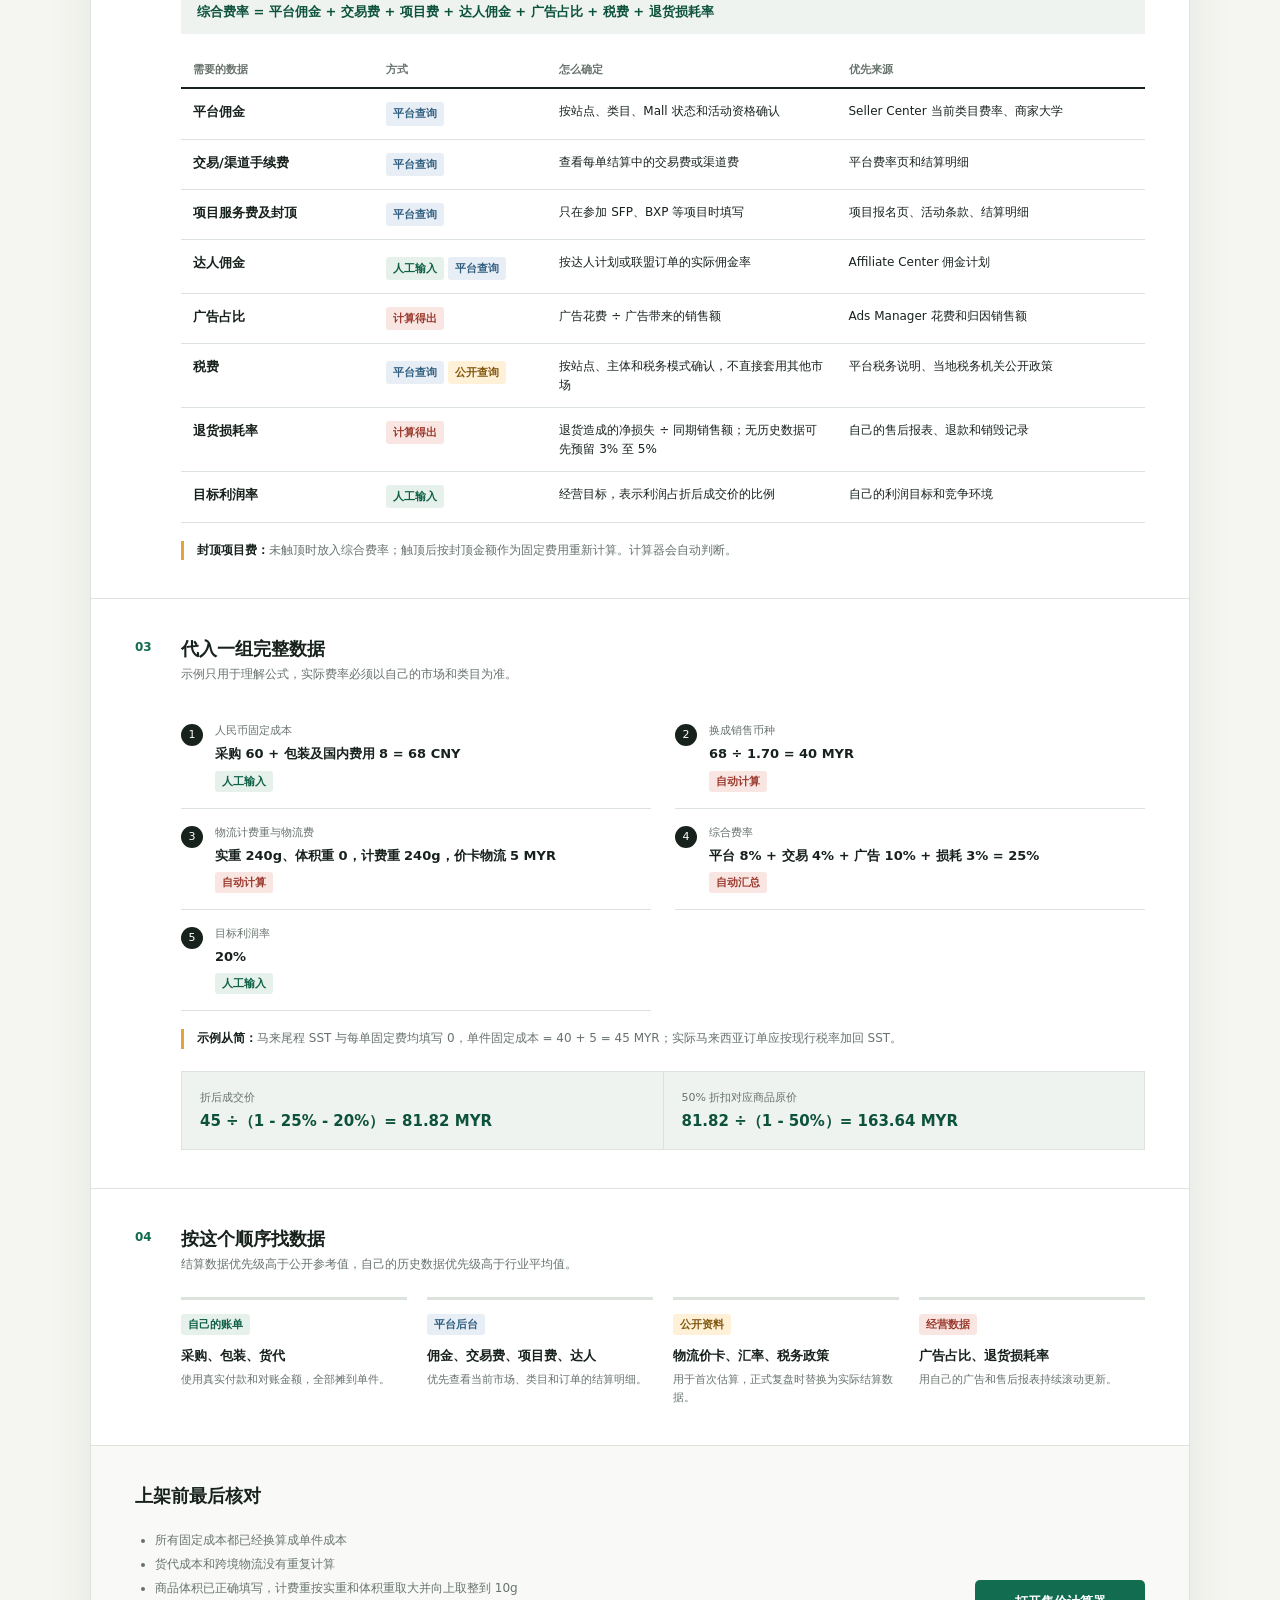
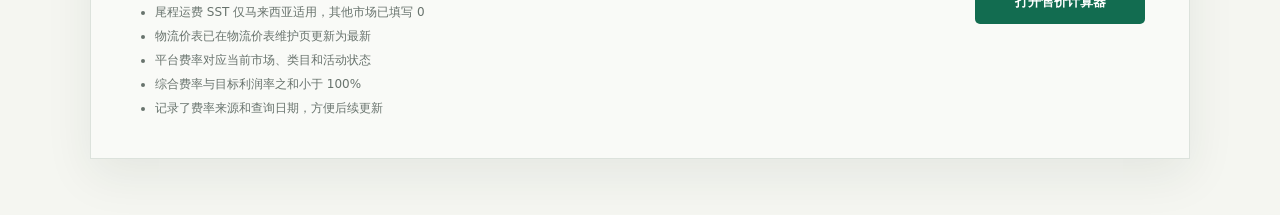
==== commit 85edc11c: "feat: 新增销售数量汇总与马来尾程 SST - 计算页新增销售数量字段，按单件汇总总商品原价、总成交额、总成本与总利润 - 新增马来尾程运费 SST 可编辑项，默认 6%，其他市场默认 0 - 同" ====
--- a/guide.html
+++ b/guide.html
@@ -43,6 +43,9 @@
         <div class="formula-secondary">
           <span>商品原价</span><strong>=</strong><span>折后成交价 ÷（1 - 活动折扣）</span>
         </div>
+        <div class="formula-secondary">
+          <span>项目费触顶</span><strong>=</strong><span>（单件固定成本 + 项目费封顶额）÷（1 - 综合费率(不含项目费) - 目标利润率）</span>
+        </div>
       </div>
 
       <div class="data-legend" aria-label="数据类型图例">
@@ -58,7 +61,8 @@
         <span>01</span>
         <div><h2 id="fixedTitle">先得到单件固定成本</h2><p>所有金额必须摊到一件商品，并统一换算到销售币种。</p></div>
       </div>
-      <div class="sub-formula">单件固定成本 = 人民币固定成本 ÷ 汇率 + 跨境物流费 + 每单固定费</div>
+      <div class="sub-formula">单件固定成本 = 人民币固定成本 ÷ 汇率 + 跨境物流费 + 马来尾程 SST + 每单固定费</div>
+      <p class="cap-note"><strong>计费重：</strong>跨境物流费按计费重查价卡；计费重 = 实重与体积重中的较大值，再向上取整到 10g。体积重 = 体积（cm³）÷ 体积重系数 × 1000g。货代成本与跨境物流不重复计入。</p>
       <div class="guide-table-wrap">
         <table class="guide-table">
           <thead><tr><th>需要的数据</th><th>方式</th><th>怎么确定</th><th>优先来源</th></tr></thead>
@@ -67,7 +71,10 @@
             <tr><td data-label="需要的数据"><strong>包装及国内费用</strong><small>人民币/件</small></td><td data-label="方式"><span class="source-tag manual">人工输入</span></td><td data-label="怎么确定">包装、贴标、国内快递等逐项摊销</td><td data-label="优先来源">耗材采购单、仓库及快递账单</td></tr>
             <tr><td data-label="需要的数据"><strong>货代或头程费用</strong><small>人民币/件</small></td><td data-label="方式"><span class="source-tag manual">人工输入</span></td><td data-label="怎么确定">整批货代费用 ÷ 可售件数；混合商品可按重量分摊</td><td data-label="优先来源">货代报价单和最终对账单</td></tr>
             <tr><td data-label="需要的数据"><strong>汇率</strong><small>1 销售币种 = 人民币</small></td><td data-label="方式"><span class="source-tag manual">人工输入</span> <span class="source-tag public">公开查询</span></td><td data-label="怎么确定">估价可用公开汇率，复盘应使用实际结算汇率</td><td data-label="优先来源">平台结算单、收款账户；银行公开牌价仅作参考</td></tr>
-            <tr><td data-label="需要的数据"><strong>跨境物流费</strong><small>销售币种/件</small></td><td data-label="方式"><span class="source-tag manual">人工输入</span> <span class="source-tag public">公开查询</span></td><td data-label="怎么确定">按商品计费重量匹配价卡；已有货代成本时避免重复填写</td><td data-label="优先来源">实际物流账单、TikTok Shop 商家大学物流价卡</td></tr>
+            <tr><td data-label="需要的数据"><strong>跨境物流费</strong><small>销售币种/件</small></td><td data-label="方式"><span class="source-tag manual">手动填写</span> <span class="source-tag public">价卡估算</span></td><td data-label="怎么确定">按计费重查价卡，支持手动填写或选择参考价卡自动估算；已有货代成本时避免重复填写</td><td data-label="优先来源">实际物流账单、物流价表维护页导入的最新价卡</td></tr>
+            <tr><td data-label="需要的数据"><strong>商品体积与体积重</strong><small>cm³ / g</small></td><td data-label="方式"><span class="source-tag manual">人工输入</span> <span class="source-tag calculated">自动计算</span></td><td data-label="怎么确定">长宽高或直接体积二选一；体积重 = 体积 ÷ 体积重系数 × 1000</td><td data-label="优先来源">包装外箱实测、物流价表维护页设置的体积重系数</td></tr>
+            <tr><td data-label="需要的数据"><strong>物流计费重</strong><small>g</small></td><td data-label="方式"><span class="source-tag calculated">自动计算</span></td><td data-label="怎么确定">取实重与体积重的较大值，再向上取整到 10g 后匹配价卡</td><td data-label="优先来源">计算页实时展示的计费重与对应物流费</td></tr>
+            <tr><td data-label="需要的数据"><strong>马来尾程 SST</strong><small>尾程运费 × 6%</small></td><td data-label="方式"><span class="source-tag platform">平台查询</span></td><td data-label="怎么确定">按平台现行政策，马来西亚跨境商家的尾程运费加收 6% 服务税；其他市场填写 0</td><td data-label="优先来源">平台税务通知、Seller Center 运费结算明细</td></tr>
             <tr><td data-label="需要的数据"><strong>每单固定费</strong><small>销售币种/单</small></td><td data-label="方式"><span class="source-tag platform">平台查询</span></td><td data-label="怎么确定">确认站点是否收取订单处理费、基建费等</td><td data-label="优先来源">Seller Center 费率说明和订单结算明细</td></tr>
           </tbody>
         </table>
@@ -105,10 +112,12 @@
       </div>
       <ol class="example-steps">
         <li><span>人民币固定成本</span><strong>采购 60 + 包装及国内费用 8 = 68 CNY</strong><em class="source-tag manual">人工输入</em></li>
-        <li><span>换成销售币种</span><strong>68 ÷ 1.70 + 跨境物流 5 = 45 MYR</strong><em class="source-tag calculated">自动计算</em></li>
+        <li><span>换成销售币种</span><strong>68 ÷ 1.70 = 40 MYR</strong><em class="source-tag calculated">自动计算</em></li>
+        <li><span>物流计费重与物流费</span><strong>实重 240g、体积重 0，计费重 240g，价卡物流 5 MYR</strong><em class="source-tag calculated">自动计算</em></li>
         <li><span>综合费率</span><strong>平台 8% + 交易 4% + 广告 10% + 损耗 3% = 25%</strong><em class="source-tag calculated">自动汇总</em></li>
         <li><span>目标利润率</span><strong>20%</strong><em class="source-tag manual">人工输入</em></li>
       </ol>
+      <p class="cap-note"><strong>示例从简：</strong>马来尾程 SST 与每单固定费均填写 0，单件固定成本 = 40 + 5 = 45 MYR；实际马来西亚订单应按现行税率加回 SST。</p>
       <div class="example-result">
         <div><span>折后成交价</span><strong>45 ÷（1 - 25% - 20%）= 81.82 MYR</strong></div>
         <div><span>50% 折扣对应商品原价</span><strong>81.82 ÷（1 - 50%）= 163.64 MYR</strong></div>
@@ -133,6 +142,9 @@
       <ul>
         <li>所有固定成本都已经换算成单件成本</li>
         <li>货代成本和跨境物流没有重复计算</li>
+        <li>商品体积已正确填写，计费重按实重和体积重取大并向上取整到 10g</li>
+        <li>尾程运费 SST 仅马来西亚适用，其他市场已填写 0</li>
+        <li>物流价表已在物流价表维护页更新为最新</li>
         <li>平台费率对应当前市场、类目和活动状态</li>
         <li>综合费率与目标利润率之和小于 100%</li>
         <li>记录了费率来源和查询日期，方便后续更新</li>
--- a/styles.css
+++ b/styles.css
@@ -73,8 +73,8 @@
 .settings-grid, .rate-grid, .pricing-band, .logistics-grid { display: grid; gap: 18px; }
 .settings-grid { grid-template-columns: 0.85fr 0.95fr 1.25fr; margin-top: 28px; padding-bottom: 28px; border-bottom: 1px solid var(--line); }
 .rate-grid { grid-template-columns: repeat(3, 1fr); }
-.logistics-grid { grid-template-columns: 0.7fr 1.15fr 1fr; }
-.pricing-band { grid-template-columns: 1fr 1fr; gap: 22px; margin-top: 30px; padding: 22px; background: var(--surface-alt); }
+.logistics-grid { grid-template-columns: 0.7fr 1.05fr 1fr 1.05fr; }
+.pricing-band { grid-template-columns: repeat(3, 1fr); gap: 22px; margin-top: 30px; padding: 22px; background: var(--surface-alt); }
 
 .field { min-width: 0; display: grid; gap: 8px; color: var(--ink); font-size: 13px; font-weight: 600; }
 .field small { color: var(--muted); font-size: 11px; font-weight: 400; }
@@ -106,6 +106,7 @@
 .fee-header { margin-top: 32px; }
 .logistics-header { margin-top: 32px; }
 .field input[readonly] { background: var(--surface-alt); color: var(--primary-dark); font-weight: 700; }
+.sst-amount { color: var(--primary-dark); font-size: 12px; font-weight: 700; font-variant-numeric: tabular-nums; }
 
 .volume-calculator { margin-top: 18px; padding: 18px; border-bottom: 1px solid var(--line); background: var(--surface-alt); }
 .volume-calculator [hidden] { display: none !important; }
@@ -155,6 +156,18 @@
 .profit-summary strong { font-size: 18px; overflow-wrap: anywhere; }
 .profit-summary strong + span { color: var(--primary); font-weight: 600; }
 
+.total-summary { margin: 22px 0; padding: 17px; border: 1px solid var(--line); border-radius: 5px; background: var(--surface-alt); }
+.total-summary-title { display: flex; align-items: center; justify-content: space-between; gap: 10px; margin-bottom: 14px; }
+.total-summary-title span { color: var(--muted); font-size: 12px; }
+.total-summary-title strong { font-size: 13px; }
+.total-summary-grid { display: grid; grid-template-columns: 1fr 1fr; gap: 1px; background: var(--line); border: 1px solid var(--line); }
+.total-summary-grid > div { min-width: 0; display: grid; gap: 5px; padding: 12px; background: var(--surface); }
+.total-summary-grid span, .total-summary-cny span { color: var(--muted); font-size: 11px; }
+.total-summary-grid strong { color: var(--primary-dark); font-size: 15px; overflow-wrap: anywhere; }
+.total-summary-cny { display: grid; grid-template-columns: 1fr 1fr; gap: 14px; margin-top: 13px; padding-top: 12px; border-top: 1px dashed var(--line); }
+.total-summary-cny > div { min-width: 0; display: grid; gap: 5px; }
+.total-summary-cny strong { color: var(--ink); font-size: 13px; overflow-wrap: anywhere; }
+
 .breakdown { margin-top: 26px; }
 .breakdown-title span { color: var(--muted); font-size: 11px; }
 .stacked-bar { display: flex; width: 100%; height: 12px; margin: 15px 0 11px; overflow: hidden; border-radius: 2px; background: var(--line); }
@@ -162,6 +175,7 @@
 .stacked-bar.is-invalid span { width: 0 !important; }
 .bar-cost { background: var(--primary); }
 .bar-shipping { background: var(--shipping); }
+.bar-sst { background: #8a6da5; }
 .bar-fee { background: var(--fee); }
 .bar-profit { background: var(--accent); }
 .breakdown dl { margin: 0; }
@@ -171,6 +185,7 @@
 .legend { width: 8px; height: 8px; border-radius: 50%; }
 .legend.cost { background: var(--primary); }
 .legend.shipping { background: var(--shipping); }
+.legend.sst { background: #8a6da5; }
 .legend.fee { background: var(--fee); }
 .legend.profit { background: var(--accent); }
 
